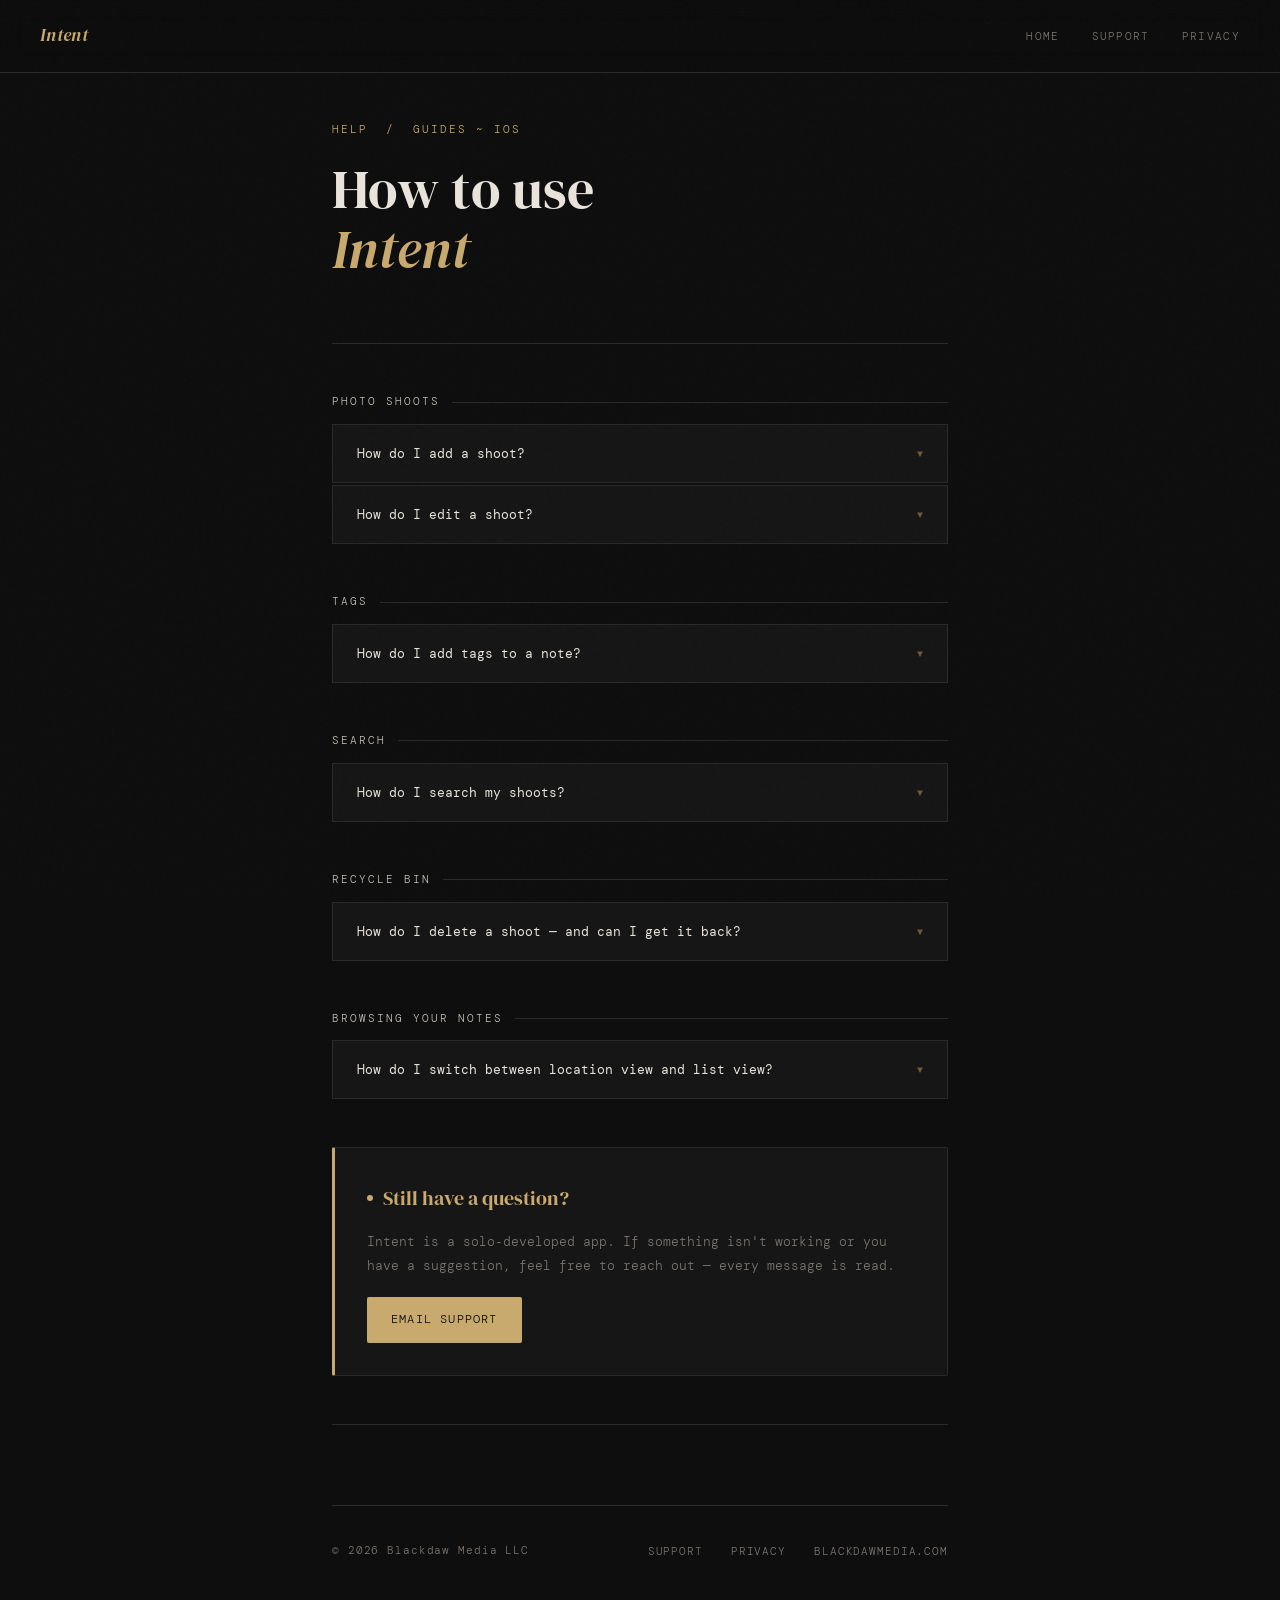
==== ios-guide.html @ 78801226 "Create ios-guide.html" ====
<!DOCTYPE html>
<html lang="en">
<head>
  <meta charset="UTF-8" />
  <meta name="viewport" content="width=device-width, initial-scale=1.0" />
  <title>Guides – Intent</title>
  <link rel="preconnect" href="https://fonts.googleapis.com" />
  <link rel="preconnect" href="https://fonts.gstatic.com" crossorigin />
  <link href="https://fonts.googleapis.com/css2?family=DM+Serif+Display:ital@0;1&family=DM+Mono:wght@300;400&display=swap" rel="stylesheet" />
  <link rel="stylesheet" href="style.css" />
  <style>
    .guide-section { margin-bottom: 48px; animation: fadeUp 0.5s ease both; }
    .guide-section:nth-child(2) { animation-delay: 0.08s; }
    .guide-section:nth-child(3) { animation-delay: 0.14s; }
    .guide-section:nth-child(4) { animation-delay: 0.20s; }
    .guide-section:nth-child(5) { animation-delay: 0.26s; }

    .guide-label {
      font-size: 11px;
      letter-spacing: 0.18em;
      text-transform: uppercase;
      color: var(--accent-dim);
      margin-bottom: 20px;
      display: flex;
      align-items: center;
      gap: 12px;
    }
    .guide-label::after { content: ''; flex: 1; height: 1px; background: var(--border); }

    .guide-card {
      background: var(--surface);
      border: 1px solid var(--border);
      margin-bottom: 2px;
      overflow: hidden;
    }

    .guide-card-header {
      width: 100%;
      background: none;
      border: none;
      color: var(--text);
      font-family: 'DM Mono', monospace;
      font-size: 13px;
      font-weight: 400;
      text-align: left;
      padding: 20px 24px;
      cursor: pointer;
      display: flex;
      justify-content: space-between;
      align-items: center;
      gap: 16px;
      transition: color 0.2s;
    }

    .guide-card-header:hover { color: var(--accent); }

    .guide-card-header .chevron {
      font-size: 10px;
      color: var(--accent-dim);
      transition: transform 0.25s;
      flex-shrink: 0;
    }

    .guide-card.open .chevron { transform: rotate(180deg); }

    .guide-body {
      max-height: 0;
      overflow: hidden;
      transition: max-height 0.35s ease, padding 0.3s ease;
      padding: 0 24px;
    }

    .guide-card.open .guide-body {
      max-height: 800px;
      padding: 0 24px 28px;
    }

    .steps { display: flex; flex-direction: column; gap: 0; }

    .step {
      display: flex;
      gap: 16px;
      align-items: flex-start;
      padding: 10px 0;
      border-bottom: 1px solid var(--border);
    }

    .step:last-child { border-bottom: none; }

    .step-num {
      width: 22px;
      height: 22px;
      border-radius: 50%;
      border: 1px solid var(--border);
      color: var(--muted);
      font-size: 11px;
      display: flex;
      align-items: center;
      justify-content: center;
      flex-shrink: 0;
      margin-top: 2px;
      font-family: 'DM Mono', monospace;
    }

    .step-content {
      font-size: 13px;
      line-height: 1.75;
      color: #c4bfb7;
      padding-top: 1px;
    }

    .step-content strong {
      color: var(--text);
      font-weight: 400;
    }

    .guide-tip {
      margin-top: 20px;
      padding: 14px 18px;
      border-left: 2px solid var(--accent-dim);
      font-size: 12px;
      color: var(--muted);
      line-height: 1.7;
    }

    .guide-tip strong {
      color: var(--accent);
      font-weight: 400;
      letter-spacing: 0.06em;
    }

    .guide-divider {
      border: none;
      border-top: 1px solid var(--border);
      margin: 16px 0;
    }
  </style>
</head>
<body>
  <nav>
    <a href="index.html" class="nav-logo"><em>Intent</em></a>
    <ul class="nav-links">
      <li><a href="index.html">Home</a></li>
      <li><a href="support.html">Support</a></li>
      <li><a href="privacy.html">Privacy</a></li>
    </ul>
  </nav>

  <div class="wrap">
    <header>
      <p class="eyebrow">Help &nbsp;/&nbsp; Guides ~ iOS</p>
      <h1>How to use<br><em>Intent</em></h1>
    </header>

    <hr class="rule" />

    <!-- Section: Shoots -->
    <div class="guide-section">
      <p class="guide-label">Photo shoots</p>

      <div class="guide-card">
        <button class="guide-card-header" onclick="toggle(this)">
          How do I add a shoot?
          <span class="chevron">▼</span>
        </button>
        <div class="guide-body">
          <div class="steps">
            <div class="step">
              <div class="step-num">1</div>
              <div class="step-content">Tap the <strong>+ button</strong> on the home screen to start a new shoot.</div>
            </div>
            <div class="step">
              <div class="step-num">2</div>
              <div class="step-content">Take or add a reference photo. Intent automatically records the <strong>date, time, location, and weather conditions</strong> for that moment.</div>
            </div>
            <div class="step">
              <div class="step-num">3</div>
              <div class="step-content">Add a written note, or tap the <strong>microphone</strong> to transcribe your voice directly into the notes field.</div>
            </div>
            <div class="step">
              <div class="step-num">4</div>
              <div class="step-content">Choose an existing location. Or create a new one to file the shoot under.</div>
            </div>
            <div class="step">
              <div class="step-num">5</div>
              <div class="step-content">Tap <strong>Save</strong>. Your shoot is stored locally on your device.</div>
            </div>
          </div>
          <div class="guide-tip"><strong>Note —</strong> Voice transcription runs on-device and feeds directly into the notes field, so you can talk through what you're seeing without typing.</div>
        </div>
      </div>

      <div class="guide-card">
        <button class="guide-card-header" onclick="toggle(this)">
          How do I edit a shoot?
          <span class="chevron">▼</span>
        </button>
        <div class="guide-body">
          <div class="steps">
            <div class="step">
              <div class="step-num">1</div>
              <div class="step-content">Tap a shoot from the home screen to open it.</div>
            </div>
            <div class="step">
              <div class="step-num">2</div>
              <div class="step-content">Tap to edit — your notes, tags, or voice transcription.</div>
            </div>
            <div class="step">
              <div class="step-num">3</div>
              <div class="step-content">Changes <strong>save automatically</strong> as you make them.</div>
            </div>
          </div>
        </div>
      </div>
    </div>

    <!-- Section: Tags -->
    <div class="guide-section">
      <p class="guide-label">Tags</p>

      <div class="guide-card">
        <button class="guide-card-header" onclick="toggle(this)">
          How do I add tags to a note?
          <span class="chevron">▼</span>
        </button>
        <div class="guide-body">
          <div class="steps">
            <div class="step">
              <div class="step-num">1</div>
              <div class="step-content">Open a note by tapping it from the home screen.</div>
            </div>
            <div class="step">
              <div class="step-num">2</div>
              <div class="step-content">Tap the <strong>tags field</strong> and start typing. Intent suggests matches from your existing tags and a built-in list of photography terms.</div>
            </div>
            <div class="step">
              <div class="step-num">3</div>
              <div class="step-content">Tap a suggestion to add it, or finish typing and confirm to <strong>create a new tag</strong>.</div>
            </div>
            <div class="step">
              <div class="step-num">4</div>
              <div class="step-content">To remove a tag, tap the <strong>× on the tag</strong> inside the note.</div>
            </div>
          </div>
          <div class="guide-tip"><strong>Note —</strong> Tags are fully searchable. Once you tag a shoot "golden hour" or "long exposure," you can find every shoot with that tag from the search screen.</div>
        </div>
      </div>
    </div>

    <!-- Section: Search -->
    <div class="guide-section">
      <p class="guide-label">Search</p>

      <div class="guide-card">
        <button class="guide-card-header" onclick="toggle(this)">
          How do I search my shoots?
          <span class="chevron">▼</span>
        </button>
        <div class="guide-body">
          <div class="steps">
            <div class="step">
              <div class="step-num">1</div>
              <div class="step-content">Tap the <strong>magnifying glass</strong> in the toolbar on the home screen.</div>
            </div>
            <div class="step">
              <div class="step-num">2</div>
              <div class="step-content">Type any word or phrase. Intent searches across your <strong>notes, tags, location names, and weather summaries</strong> simultaneously.</div>
            </div>
            <div class="step">
              <div class="step-num">3</div>
              <div class="step-content">Results appear as you type. Each result shows a <strong>match hint</strong> so you can see at a glance why it came up.</div>
            </div>
            <div class="step">
              <div class="step-num">4</div>
              <div class="step-content">Tap any result to open the full shoot.</div>
            </div>
          </div>
          <div class="guide-tip"><strong>Note —</strong> Try searching for weather conditions like "overcast" or "wind" — Intent captures those automatically, so your field conditions become searchable without any extra effort.</div>
        </div>
      </div>
    </div>

    <!-- Section: Recycle bin -->
    <div class="guide-section">
      <p class="guide-label">Recycle bin</p>

      <div class="guide-card">
        <button class="guide-card-header" onclick="toggle(this)">
          How do I delete a shoot — and can I get it back?
          <span class="chevron">▼</span>
        </button>
        <div class="guide-body">
          <div class="steps">
            <div class="step">
              <div class="step-num">1</div>
              <div class="step-content">Swipe left on a shoot from the home screen and tap <strong>Recycle</strong>. The shoot moves to the recycle bin — it isn't permanently removed yet.</div>
            </div>
            <div class="step">
              <div class="step-num">2</div>
              <div class="step-content">To access the recycle bin, tap <strong>Recycle Bin</strong> on the main navigation.</div>
            </div>
            <div class="step">
              <div class="step-num">3</div>
              <div class="step-content">To restore am individual shoot, swipe left on it and chose <strong>Undelete</strong>. It returns to the home screen exactly where it was. If you swipe far enough you will also see <strong>Delete</strong>. Tap that to permanently delete only that shoot.</strong></div>
            </div>
            <div class="step">
              <div class="step-num">4</div>
              <div class="step-content">To empty Recycle Bin, tap the <strong>Trash Can</strong> in the top toolbar.  All shoots in the bin will be permanently deleted.</div>
            </div>
          </div>
          <div class="guide-tip"><strong>Note —</strong> Deleted shoots don't appear in search results — only active shoots are searched.</div>
        </div>
      </div>
    </div>

    <!-- Section: Views -->
    <div class="guide-section">
      <p class="guide-label">Browsing your notes</p>

      <div class="guide-card">
        <button class="guide-card-header" onclick="toggle(this)">
          How do I switch between location view and list view?
          <span class="chevron">▼</span>
        </button>
        <div class="guide-body">
          <div class="steps">
            <div class="step">
              <div class="step-num">1</div>
              <div class="step-content">Tap the <strong>list icon in the toolbar</strong> on the home screen to toggle between the two views.</div>
            </div>
            <div class="step">
              <div class="step-num">2</div>
              <div class="step-content"><strong>Location view</strong> (default) groups your notes by where you shot them. Swipe horizontally to move between locations.</div>
            </div>
            <div class="step">
              <div class="step-num">3</div>
              <div class="step-content"><strong>Flat list view</strong> shows all notes in a single chronological list, newest first, across all locations.</div>
            </div>
          </div>
          <div class="guide-tip"><strong>Note —</strong> The toggle works in both All Notes and Recent modes.</div>
        </div>
      </div>
    </div>

    <div class="contact-card">
      <h2>Still have a question?</h2>
      <p>Intent is a solo‑developed app. If something isn't working or you have a suggestion, feel free to reach out — every message is read.</p>
      <a href="mailto:support@intent-photo.com" class="btn-contact">Email Support</a>
    </div>

    <hr class="rule" />

    <footer>
      <span>© 2026 Blackdaw Media LLC</span>
      <ul class="footer-links">
        <li><a href="support.html">Support</a></li>
        <li><a href="privacy.html">Privacy</a></li>
        <li><a href="https://blackdawmedia.com">blackdawmedia.com</a></li>
      </ul>
    </footer>
  </div>

  <script>
    function toggle(btn) {
      const item = btn.closest('.guide-card');
      const isOpen = item.classList.contains('open');
      document.querySelectorAll('.guide-card.open').forEach(el => el.classList.remove('open'));
      if (!isOpen) item.classList.add('open');
    }
  </script>
</body>
</html>
---- style.css ----
/* =========================================================
   style.css — Intent App
   ========================================================= */

/* Reset */
*, *::before, *::after { box-sizing: border-box; margin: 0; padding: 0; }

/* Tokens */
:root {
  --bg:         #0e0e0e;
  --surface:    #161616;
  --border:     #2a2a2a;
  --text:       #e8e4dc;
  --muted:      #7a7570;
  --accent:     #c8a96e;
  --accent-dim: #6e5a38;
}

html { scroll-behavior: smooth; }

body {
  background: var(--bg);
  color: var(--text);
  font-family: 'DM Mono', monospace;
  font-weight: 300;
  font-size: 14px;
  line-height: 1.8;
  min-height: 100vh;
  overflow-x: hidden;
}

/* Grain overlay */
body::before {
  content: '';
  position: fixed;
  inset: 0;
  background-image: url("data:image/svg+xml,%3Csvg viewBox='0 0 256 256' xmlns='http://www.w3.org/2000/svg'%3E%3Cfilter id='n'%3E%3CfeTurbulence type='fractalNoise' baseFrequency='0.9' numOctaves='4' stitchTiles='stitch'/%3E%3C/filter%3E%3Crect width='100%25' height='100%25' filter='url(%23n)' opacity='0.04'/%3E%3C/svg%3E");
  pointer-events: none;
  z-index: 999;
  opacity: 0.35;
}

/* Navigation */
nav {
  position: fixed;
  top: 0; left: 0; right: 0;
  z-index: 100;
  display: flex;
  justify-content: space-between;
  align-items: center;
  padding: 20px 40px;
  background: rgba(14,14,14,0.85);
  backdrop-filter: blur(12px);
  border-bottom: 1px solid var(--border);
}

.nav-logo {
  font-family: 'DM Serif Display', serif;
  font-size: 1.1rem;
  color: var(--text);
  text-decoration: none;
  letter-spacing: 0.02em;
}

.nav-logo em { font-style: italic; color: var(--accent); }

.nav-links {
  display: flex;
  gap: 32px;
  list-style: none;
}

.nav-links a {
  font-size: 11px;
  letter-spacing: 0.12em;
  text-transform: uppercase;
  color: var(--muted);
  text-decoration: none;
  transition: color 0.2s;
}

.nav-links a:hover { color: var(--accent); }

/* Animations */
@keyframes fadeUp {
  from { opacity: 0; transform: translateY(16px); }
  to   { opacity: 1; transform: translateY(0); }
}

@keyframes scrollPulse {
  0%, 100% { opacity: 0.3; transform: scaleY(1); }
  50%       { opacity: 1;   transform: scaleY(1.1); }
}


/* =========================================================
   Homepage (index.html)
   ========================================================= */

.hero {
  position: relative;
  min-height: 100vh;
  display: flex;
  flex-direction: column;
  justify-content: center;
  padding: 120px 40px 80px;
  max-width: 900px;
  margin: 0 auto;
}

.hero .eyebrow {
  font-size: 11px;
  letter-spacing: 0.2em;
  text-transform: uppercase;
  color: var(--accent);
  margin-bottom: 28px;
  animation: fadeUp 0.6s ease both;
}

.hero h1 {
  font-family: 'DM Serif Display', serif;
  font-size: clamp(3rem, 9vw, 6.5rem);
  font-weight: 400;
  line-height: 1.0;
  margin-bottom: 32px;
  animation: fadeUp 0.6s 0.1s ease both;
}

.hero h1 em {
  font-style: italic;
  color: var(--accent);
  display: block;
}

.hero-sub {
  font-size: 15px;
  color: #a09a92;
  max-width: 520px;
  line-height: 1.9;
  margin-bottom: 48px;
  animation: fadeUp 0.6s 0.2s ease both;
}

.cta-row {
  display: flex;
  align-items: center;
  gap: 24px;
  flex-wrap: wrap;
  animation: fadeUp 0.6s 0.3s ease both;
}

.btn-primary {
  display: inline-flex;
  align-items: center;
  gap: 8px;
  background: var(--accent);
  color: #0e0e0e;
  font-family: 'DM Mono', monospace;
  font-size: 12px;
  font-weight: 400;
  letter-spacing: 0.1em;
  text-transform: uppercase;
  text-decoration: none;
  padding: 14px 28px;
  border-radius: 2px;
  transition: background 0.2s, transform 0.15s;
}

.btn-primary:hover {
  background: #d4b87a;
  transform: translateY(-1px);
}

.btn-ghost {
  font-size: 12px;
  letter-spacing: 0.1em;
  text-transform: uppercase;
  color: var(--muted);
  text-decoration: none;
  border-bottom: 1px solid var(--border);
  padding-bottom: 2px;
  transition: color 0.2s, border-color 0.2s;
}

.btn-ghost:hover {
  color: var(--text);
  border-color: var(--muted);
}

.scroll-hint {
  position: absolute;
  bottom: 40px;
  left: 50%;
  transform: translateX(-50%);
  display: flex;
  flex-direction: column;
  align-items: center;
  gap: 8px;
  animation: fadeUp 0.6s 0.6s ease both;
}

.scroll-hint span {
  font-size: 10px;
  letter-spacing: 0.16em;
  text-transform: uppercase;
  color: var(--muted);
}

.scroll-line {
  width: 1px;
  height: 40px;
  background: linear-gradient(to bottom, var(--accent-dim), transparent);
  animation: scrollPulse 2s ease-in-out infinite;
}

.section {
  max-width: 900px;
  margin: 0 auto;
  padding: 100px 40px;
}

.section-label {
  font-size: 11px;
  letter-spacing: 0.2em;
  text-transform: uppercase;
  color: var(--accent-dim);
  margin-bottom: 48px;
  display: flex;
  align-items: center;
  gap: 16px;
}

.section-label::after {
  content: '';
  flex: 1;
  height: 1px;
  background: var(--border);
}

.features-grid {
  display: grid;
  grid-template-columns: repeat(auto-fit, minmax(240px, 1fr));
  gap: 2px;
}

.feature {
  background: var(--surface);
  padding: 36px 32px;
  border: 1px solid var(--border);
  transition: border-color 0.2s;
}

.feature:hover { border-color: var(--accent-dim); }

.feature-icon {
  font-size: 22px;
  margin-bottom: 16px;
  display: block;
}

.feature h3 {
  font-family: 'DM Serif Display', serif;
  font-size: 1.1rem;
  font-weight: 400;
  margin-bottom: 10px;
  color: var(--text);
}

.feature p {
  font-size: 13px;
  color: var(--muted);
  line-height: 1.7;
}

.philosophy {
  border-top: 1px solid var(--border);
  border-bottom: 1px solid var(--border);
  padding: 80px 40px;
}

.philosophy-inner {
  max-width: 900px;
  margin: 0 auto;
  display: grid;
  grid-template-columns: 1fr 2fr;
  gap: 64px;
  align-items: start;
}

.philosophy h2 {
  font-family: 'DM Serif Display', serif;
  font-size: 2.2rem;
  font-weight: 400;
  line-height: 1.2;
  color: var(--text);
  position: sticky;
  top: 100px;
}

.philosophy h2 em {
  font-style: italic;
  color: var(--accent);
}

.philosophy-body p {
  color: #a09a92;
  font-size: 14px;
  line-height: 1.9;
  margin-bottom: 20px;
}

.nobs {
  max-width: 900px;
  margin: 0 auto;
  padding: 80px 40px;
}

.nobs-grid {
  display: grid;
  grid-template-columns: repeat(2, 1fr);
  gap: 16px;
  margin-top: 40px;
}

.nobs-item {
  display: flex;
  align-items: center;
  gap: 12px;
  font-size: 13px;
  color: var(--muted);
}

.nobs-item::before {
  content: '×';
  color: #4a4540;
  font-size: 16px;
  flex-shrink: 0;
}

body > footer {
  border-top: 1px solid var(--border);
  padding: 40px;
  display: flex;
  justify-content: space-between;
  align-items: center;
  flex-wrap: wrap;
  gap: 16px;
  max-width: 100%;
}

.footer-links {
  display: flex;
  gap: 28px;
  list-style: none;
}

.footer-links a {
  font-size: 11px;
  letter-spacing: 0.1em;
  text-transform: uppercase;
  color: var(--muted);
  text-decoration: none;
  transition: color 0.2s;
}

.footer-links a:hover { color: var(--accent); }

body > footer span {
  font-size: 11px;
  color: var(--muted);
  letter-spacing: 0.06em;
}


/* =========================================================
   Inner pages — Support & Privacy (shared)
   ========================================================= */

.wrap { max-width: 680px; margin: 0 auto; padding: 120px 32px 120px; }

.wrap header { margin-bottom: 64px; animation: fadeUp 0.6s ease both; }

.wrap .eyebrow {
  font-size: 11px;
  letter-spacing: 0.18em;
  text-transform: uppercase;
  color: var(--accent);
  margin-bottom: 20px;
}

.wrap h1 {
  font-family: 'DM Serif Display', serif;
  font-size: clamp(2.2rem, 6vw, 3.4rem);
  font-weight: 400;
  line-height: 1.1;
  margin-bottom: 24px;
}

.wrap h1 em { font-style: italic; color: var(--accent); }

.rule { border: none; border-top: 1px solid var(--border); margin: 48px 0; }

.wrap p { color: #c4bfb7; margin-bottom: 12px; }

.wrap p:last-child { margin-bottom: 0; }

.wrap > footer {
  margin-top: 80px;
  padding-top: 32px;
  border-top: 1px solid var(--border);
  display: flex;
  justify-content: space-between;
  align-items: center;
  flex-wrap: wrap;
  gap: 12px;
}

.wrap > footer span { font-size: 11px; color: var(--muted); letter-spacing: 0.08em; }

.wrap > footer a {
  font-size: 11px;
  color: var(--muted);
  text-decoration: none;
  letter-spacing: 0.08em;
  transition: color 0.2s;
}

.wrap > footer a:hover { color: var(--accent); }


/* =========================================================
   Support page (support.html)
   ========================================================= */

.faq-section { margin-bottom: 48px; animation: fadeUp 0.5s ease both; }
.faq-section:nth-child(2) { animation-delay: 0.08s; }
.faq-section:nth-child(3) { animation-delay: 0.14s; }
.faq-section:nth-child(4) { animation-delay: 0.20s; }
.faq-section:nth-child(5) { animation-delay: 0.26s; }

.faq-label {
  font-size: 11px;
  letter-spacing: 0.18em;
  text-transform: uppercase;
  color: var(--accent-dim);
  margin-bottom: 20px;
  display: flex;
  align-items: center;
  gap: 12px;
}

.faq-label::after { content: ''; flex: 1; height: 1px; background: var(--border); }

.faq-item {
  border: 1px solid var(--border);
  background: var(--surface);
  margin-bottom: 2px;
  overflow: hidden;
}

.faq-q {
  width: 100%;
  background: none;
  border: none;
  color: var(--text);
  font-family: 'DM Mono', monospace;
  font-size: 13px;
  font-weight: 400;
  text-align: left;
  padding: 20px 24px;
  cursor: pointer;
  display: flex;
  justify-content: space-between;
  align-items: center;
  gap: 16px;
  transition: color 0.2s;
}

.faq-q:hover { color: var(--accent); }

.faq-q .chevron {
  font-size: 10px;
  color: var(--accent-dim);
  transition: transform 0.25s;
  flex-shrink: 0;
}

.faq-item.open .chevron { transform: rotate(180deg); }

.faq-a {
  max-height: 0;
  overflow: hidden;
  transition: max-height 0.3s ease, padding 0.3s ease;
  padding: 0 24px;
}

.faq-item.open .faq-a {
  max-height: 300px;
  padding: 0 24px 20px;
}

.faq-a p { font-size: 13px; color: var(--muted); }

.contact-card {
  background: var(--surface);
  border: 1px solid var(--border);
  border-left: 3px solid var(--accent);
  padding: 32px;
  border-radius: 2px;
  margin-top: 48px;
  animation: fadeUp 0.5s 0.3s ease both;
}

.contact-card h2 {
  font-family: 'DM Serif Display', serif;
  font-size: 1.3rem;
  font-weight: 400;
  color: var(--text);
  margin-bottom: 12px;
}

.contact-card p { font-size: 13px; color: var(--muted); margin-bottom: 20px; }

.btn-contact {
  display: inline-block;
  background: var(--accent);
  color: #0e0e0e;
  font-family: 'DM Mono', monospace;
  font-size: 12px;
  letter-spacing: 0.1em;
  text-transform: uppercase;
  text-decoration: none;
  padding: 12px 24px;
  border-radius: 2px;
  transition: background 0.2s;
}

.btn-contact:hover { background: #d4b87a; }


/* =========================================================
   Privacy page (privacy.html)
   ========================================================= */

.meta {
  font-size: 12px;
  color: var(--muted);
  letter-spacing: 0.06em;
  border-left: 2px solid var(--accent-dim);
  padding-left: 14px;
}

.wrap section { margin-bottom: 48px; animation: fadeUp 0.5s ease both; }
.wrap section:nth-child(2) { animation-delay: 0.08s; }
.wrap section:nth-child(3) { animation-delay: 0.14s; }
.wrap section:nth-child(4) { animation-delay: 0.20s; }
.wrap section:nth-child(5) { animation-delay: 0.26s; }
.wrap section:nth-child(6) { animation-delay: 0.32s; }
.wrap section:nth-child(7) { animation-delay: 0.38s; }

.wrap h2 {
  font-family: 'DM Serif Display', serif;
  font-size: 1.25rem;
  font-weight: 400;
  color: var(--accent);
  margin-bottom: 14px;
  display: flex;
  align-items: center;
  gap: 10px;
}

.wrap h2::before {
  content: '';
  display: inline-block;
  width: 6px;
  height: 6px;
  background: var(--accent);
  border-radius: 50%;
  flex-shrink: 0;
}

.callout {
  background: var(--surface);
  border: 1px solid var(--border);
  border-left: 3px solid var(--accent);
  padding: 20px 24px;
  margin: 20px 0;
  border-radius: 2px;
}

.callout p { color: var(--text); font-size: 13px; }

.pill-list { display: flex; flex-wrap: wrap; gap: 8px; margin-top: 14px; }

.pill {
  background: var(--surface);
  border: 1px solid var(--border);
  padding: 5px 14px;
  border-radius: 100px;
  font-size: 12px;
  color: var(--muted);
  letter-spacing: 0.04em;
}

.contact-block {
  background: var(--surface);
  border: 1px solid var(--border);
  padding: 28px;
  border-radius: 4px;
  display: flex;
  align-items: center;
  justify-content: space-between;
  gap: 20px;
  flex-wrap: wrap;
}

.contact-block p { margin: 0; font-size: 13px; color: var(--muted); }

.contact-block a {
  color: var(--accent);
  text-decoration: none;
  font-size: 13px;
  letter-spacing: 0.06em;
  border-bottom: 1px solid var(--accent-dim);
  padding-bottom: 2px;
  transition: color 0.2s, border-color 0.2s;
}

.contact-block a:hover { color: var(--text); border-color: var(--text); }

.inline-link {
  color: var(--accent);
  text-decoration: none;
  border-bottom: 1px solid var(--accent-dim);
}


/* =========================================================
   Responsive
   ========================================================= */

@media (max-width: 640px) {
  nav { padding: 16px 20px; }
  .nav-links { gap: 20px; }
  .hero { padding: 100px 20px 60px; }
  .section { padding: 60px 20px; }
  .philosophy { padding: 60px 20px; }
  .philosophy-inner { grid-template-columns: 1fr; gap: 32px; }
  .philosophy h2 { position: static; }
  .nobs { padding: 60px 20px; }
  .nobs-grid { grid-template-columns: 1fr; }
  body > footer { padding: 32px 20px; flex-direction: column; align-items: flex-start; }
}

@media (max-width: 480px) {
  nav { padding: 16px 20px; }
  .nav-links { gap: 20px; }
  .wrap { padding: 90px 20px 80px; }
  .contact-block { flex-direction: column; align-items: flex-start; }
}
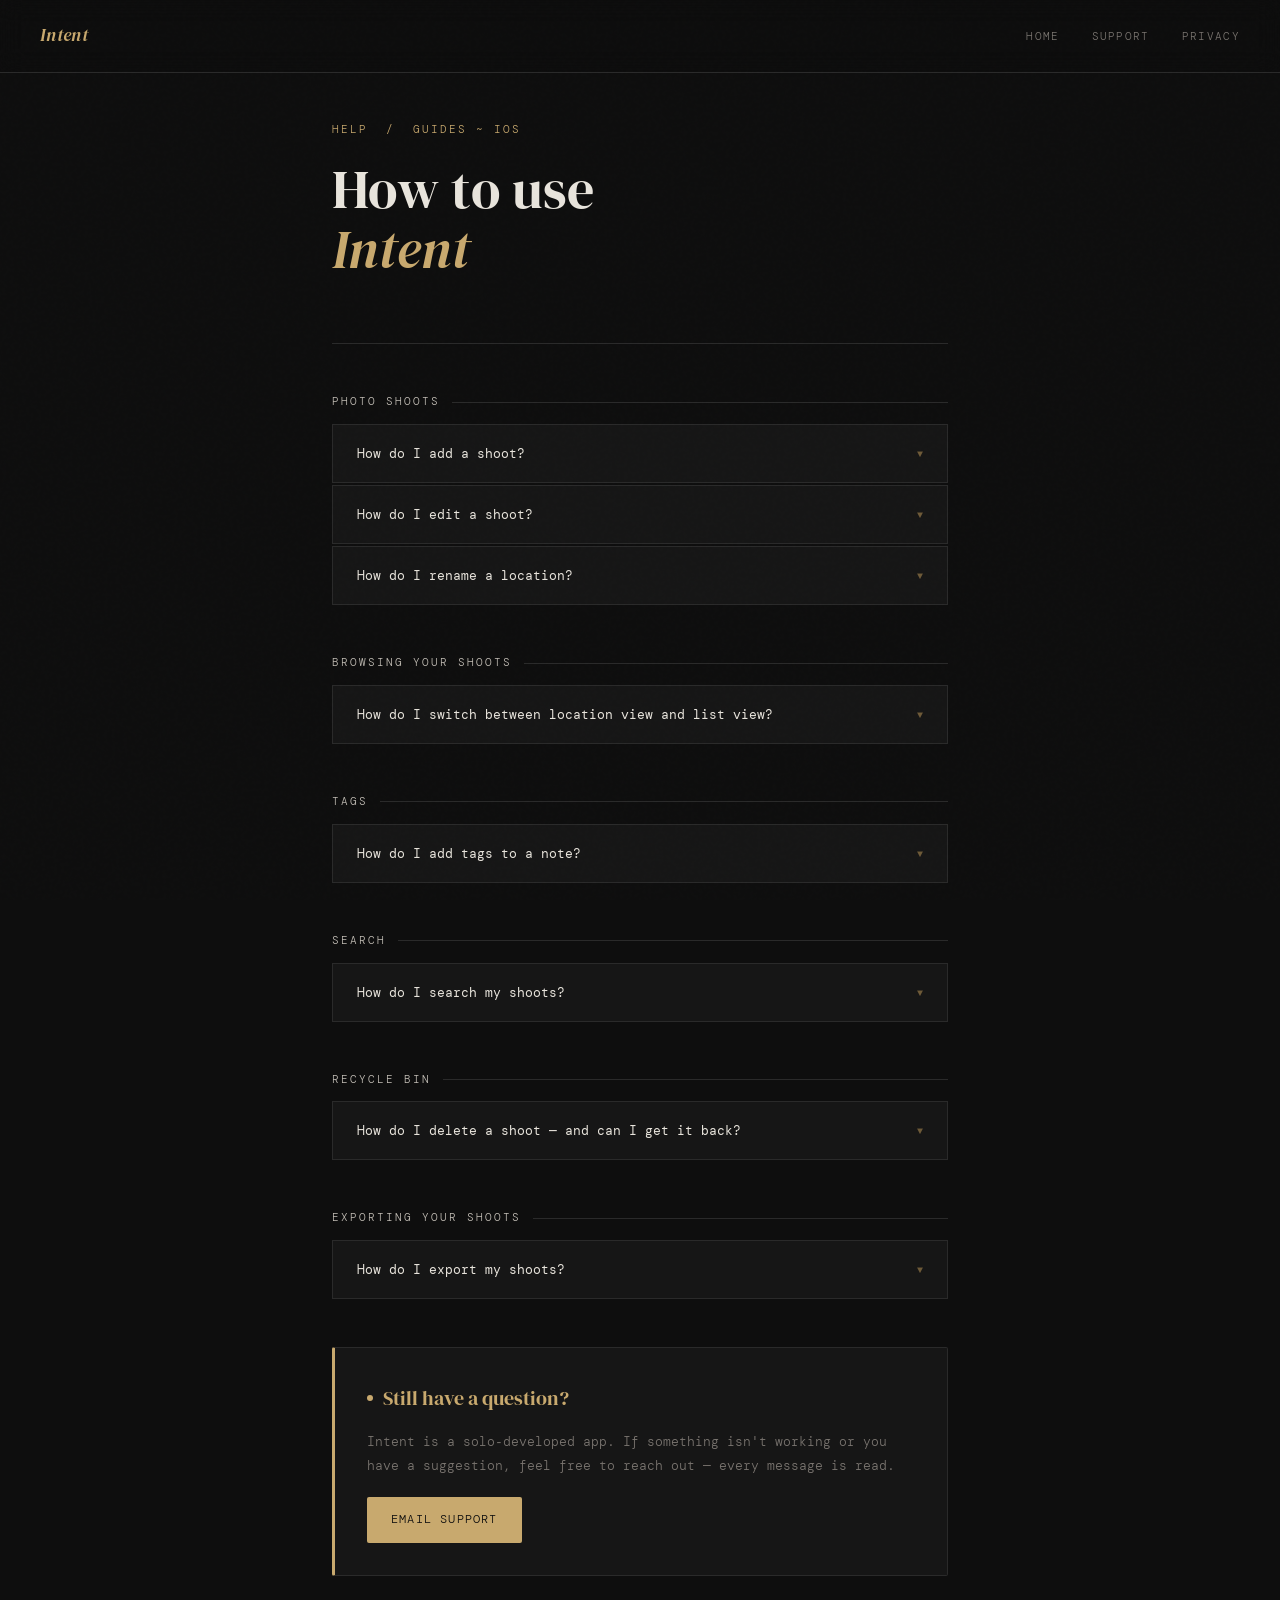
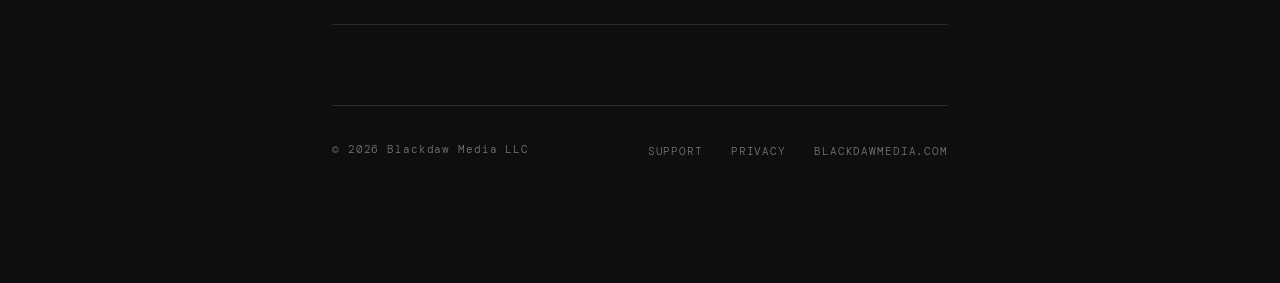
==== commit 553060e5: "Update ios-guide.html" ====
--- a/ios-guide.html
+++ b/ios-guide.html
@@ -211,6 +211,58 @@
             </div>
           </div>
         </div>
+        </div>
+      
+        <div class="guide-card">
+        <button class="guide-card-header" onclick="toggle(this)">
+          How do I rename a location?
+          <span class="chevron">▼</span>
+        </button>
+        <div class="guide-body">
+          <div class="steps">
+            <div class="step">
+              <div class="step-num">1</div>
+              <div class="step-content">Tap <strong>Settings</strong> in the main navigation.</div>
+            </div>
+            <div class="step">
+              <div class="step-num">2</div>
+              <div class="step-content">Look for Manage Locations. Tap <strong>Rename Locations</strong></div>
+            </div>
+            <div class="step">
+              <div class="step-num">3</div>
+              <div class="step-content">Tap the location name you want to change.  Edit it.  Click save.</div>
+            </div>
+          </div>
+        </div>
+      </div>
+    </div>
+
+        <!-- Section: Views -->
+    <div class="guide-section">
+      <p class="guide-label">Browsing your shoots</p>
+
+      <div class="guide-card">
+        <button class="guide-card-header" onclick="toggle(this)">
+          How do I switch between location view and list view?
+          <span class="chevron">▼</span>
+        </button>
+        <div class="guide-body">
+          <div class="steps">
+            <div class="step">
+              <div class="step-num">1</div>
+              <div class="step-content">Tap the <strong>list icon in the toolbar</strong> on the home screen to toggle between the two views.</div>
+            </div>
+            <div class="step">
+              <div class="step-num">2</div>
+              <div class="step-content"><strong>Location view</strong> (default) groups your notes by where you shot them. Swipe horizontally to move between locations.</div>
+            </div>
+            <div class="step">
+              <div class="step-num">3</div>
+              <div class="step-content"><strong>Flat list view</strong> shows all notes in a single chronological list, newest first, across all locations.</div>
+            </div>
+          </div>
+          <div class="guide-tip"><strong>Note —</strong> The toggle works in both All Notes and Recent modes.</div>
+        </div>
       </div>
     </div>
 
@@ -315,29 +367,33 @@
 
     <!-- Section: Views -->
     <div class="guide-section">
-      <p class="guide-label">Browsing your notes</p>
-
-      <div class="guide-card">
-        <button class="guide-card-header" onclick="toggle(this)">
-          How do I switch between location view and list view?
-          <span class="chevron">▼</span>
-        </button>
-        <div class="guide-body">
-          <div class="steps">
-            <div class="step">
-              <div class="step-num">1</div>
-              <div class="step-content">Tap the <strong>list icon in the toolbar</strong> on the home screen to toggle between the two views.</div>
-            </div>
-            <div class="step">
-              <div class="step-num">2</div>
-              <div class="step-content"><strong>Location view</strong> (default) groups your notes by where you shot them. Swipe horizontally to move between locations.</div>
-            </div>
-            <div class="step">
-              <div class="step-num">3</div>
-              <div class="step-content"><strong>Flat list view</strong> shows all notes in a single chronological list, newest first, across all locations.</div>
-            </div>
-          </div>
-          <div class="guide-tip"><strong>Note —</strong> The toggle works in both All Notes and Recent modes.</div>
+      <p class="guide-label">Exporting your shoots</p>
+
+      <div class="guide-card">
+        <button class="guide-card-header" onclick="toggle(this)">
+          How do I export my shoots?
+          <span class="chevron">▼</span>
+        </button>
+        <div class="guide-body">
+          <div class="steps">
+            <div class="step">
+              <div class="step-num">1</div>
+              <div class="step-content">Tap <strong>Settings</strong> in the main navigation.</div>
+            </div>
+            <div class="step">
+              <div class="step-num">2</div>
+              <div class="step-content">Scroll down to <strong>Data</strong>. Tap <strong>Export Journal</strong>.</div>
+            </div>
+            <div class="step">
+              <div class="step-num">3</div>
+              <div class="step-content">Review the notes about what is exported. Tap <strong>Export Journal</strong>.</div>
+            </div>
+            <div class="step">
+              <div class="step-num">4</div>
+              <div class="step-content">Choose the destination for the zip file <strong>Email</strong> will be the best choice for most everyone.</div>
+            </div>
+          </div>
+          <div class="guide-tip"><strong>Note —</strong> Export only exports the text detils of your shoot as of version 1.</div>
         </div>
       </div>
     </div>
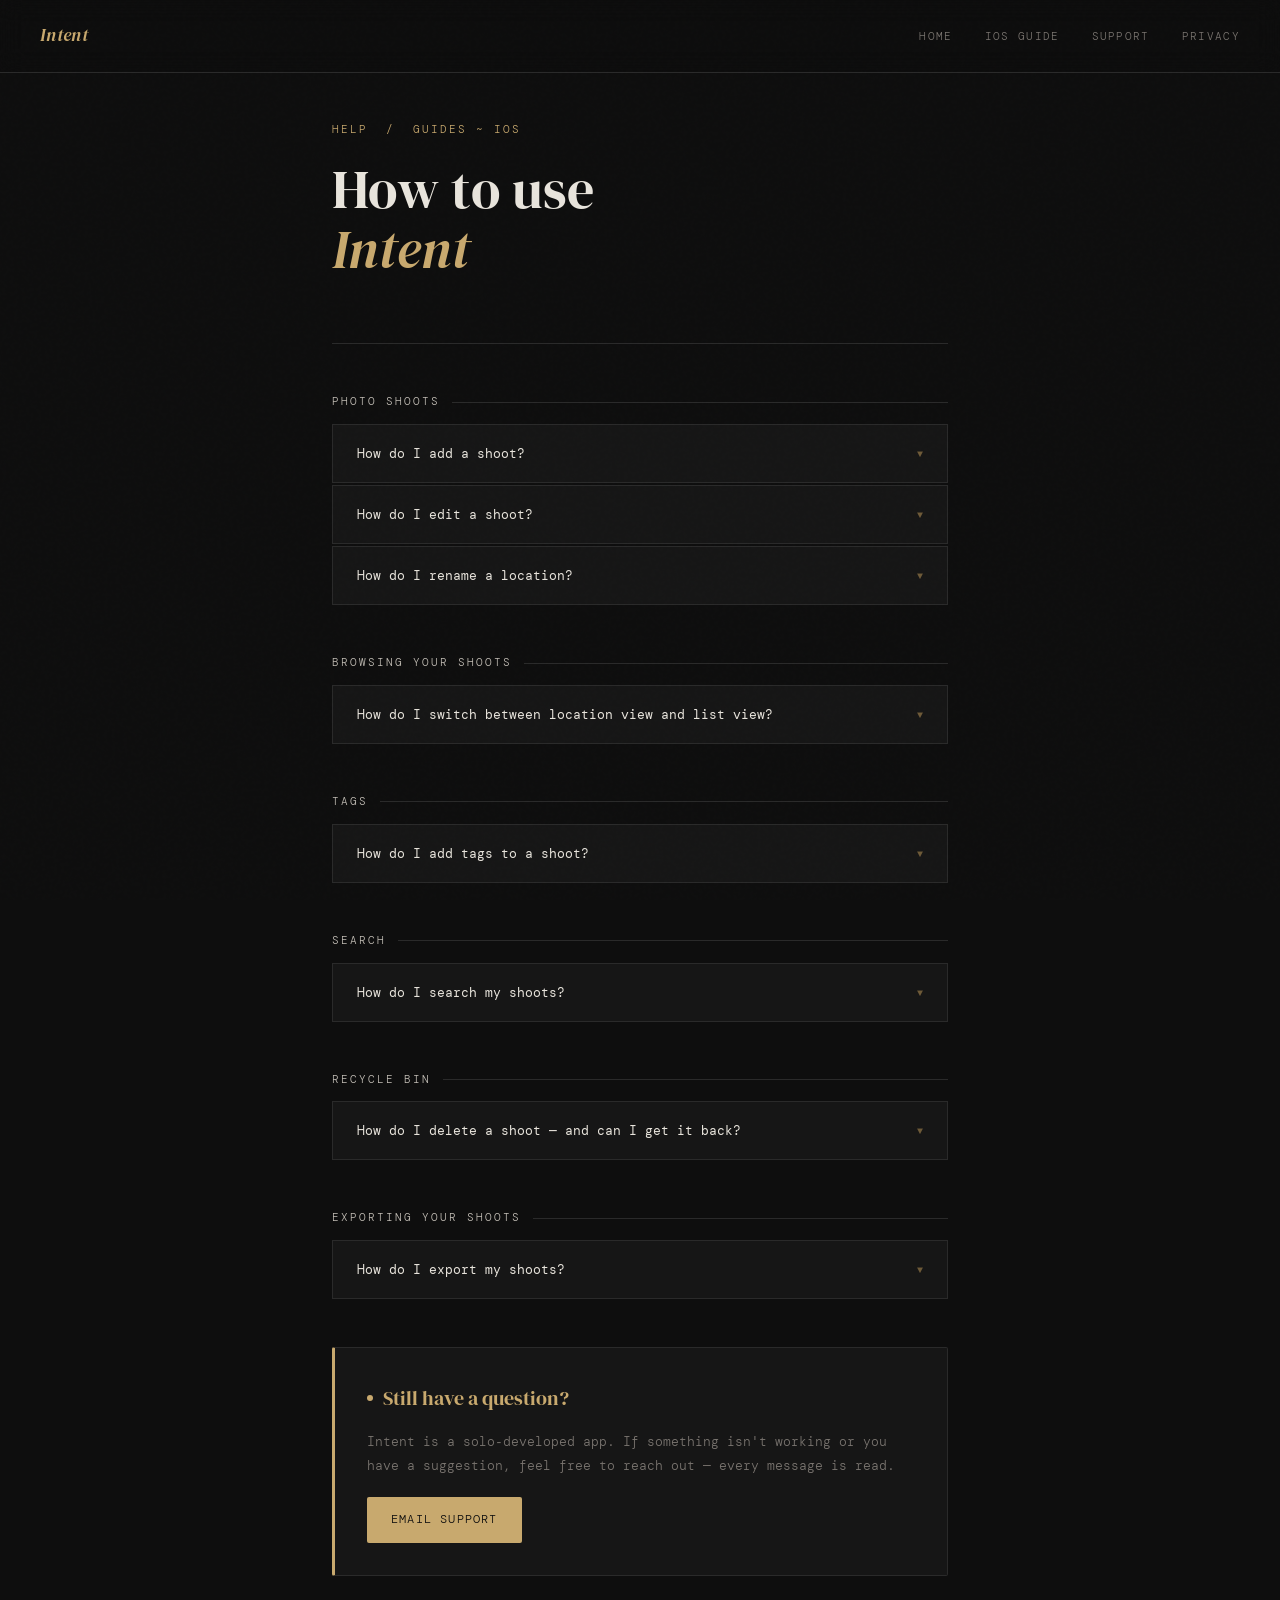
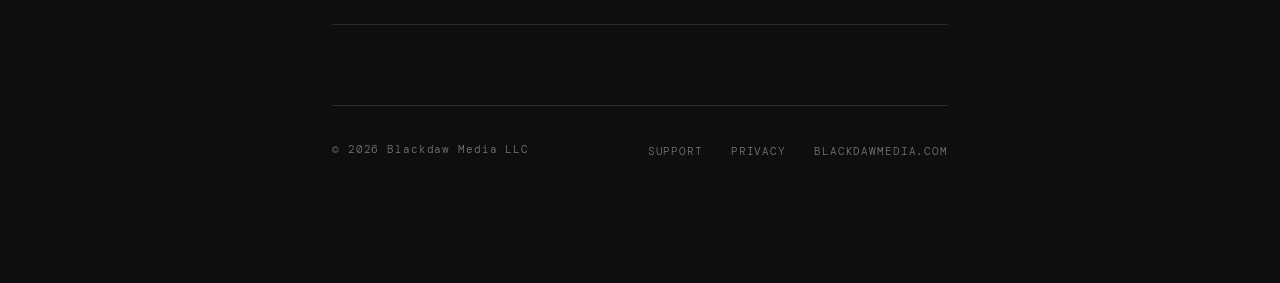
==== commit c65ffb6a: "clean up on the guide and added a link" ====
--- a/ios-guide.html
+++ b/ios-guide.html
@@ -141,6 +141,7 @@
     <a href="index.html" class="nav-logo"><em>Intent</em></a>
     <ul class="nav-links">
       <li><a href="index.html">Home</a></li>
+      <li><a href="ios-guide.html">iOS Guide</a></li>
       <li><a href="support.html">Support</a></li>
       <li><a href="privacy.html">Privacy</a></li>
     </ul>
@@ -226,11 +227,11 @@
             </div>
             <div class="step">
               <div class="step-num">2</div>
-              <div class="step-content">Look for Manage Locations. Tap <strong>Rename Locations</strong></div>
-            </div>
-            <div class="step">
-              <div class="step-num">3</div>
-              <div class="step-content">Tap the location name you want to change.  Edit it.  Click save.</div>
+              <div class="step-content">Look for Manage Locations. Tap <strong>Rename Locations</strong>.</div>
+            </div>
+            <div class="step">
+              <div class="step-num">3</div>
+              <div class="step-content">Tap the location name you want to change. Edit it. Tap <strong>Save</strong>.</div>
             </div>
           </div>
         </div>
@@ -254,14 +255,14 @@
             </div>
             <div class="step">
               <div class="step-num">2</div>
-              <div class="step-content"><strong>Location view</strong> (default) groups your notes by where you shot them. Swipe horizontally to move between locations.</div>
-            </div>
-            <div class="step">
-              <div class="step-num">3</div>
-              <div class="step-content"><strong>Flat list view</strong> shows all notes in a single chronological list, newest first, across all locations.</div>
-            </div>
-          </div>
-          <div class="guide-tip"><strong>Note —</strong> The toggle works in both All Notes and Recent modes.</div>
+              <div class="step-content"><strong>Location view</strong> (default) groups your shoots by where you shot them. Swipe horizontally to move between locations.</div>
+            </div>
+            <div class="step">
+              <div class="step-num">3</div>
+              <div class="step-content"><strong>Flat list view</strong> shows all shoots in a single chronological list, newest first, across all locations.</div>
+            </div>
+          </div>
+          <div class="guide-tip"><strong>Note —</strong> The toggle works in both All Shoots and Recent modes.</div>
         </div>
       </div>
     </div>
@@ -272,14 +273,14 @@
 
       <div class="guide-card">
         <button class="guide-card-header" onclick="toggle(this)">
-          How do I add tags to a note?
-          <span class="chevron">▼</span>
-        </button>
-        <div class="guide-body">
-          <div class="steps">
-            <div class="step">
-              <div class="step-num">1</div>
-              <div class="step-content">Open a note by tapping it from the home screen.</div>
+          How do I add tags to a shoot?
+          <span class="chevron">▼</span>
+        </button>
+        <div class="guide-body">
+          <div class="steps">
+            <div class="step">
+              <div class="step-num">1</div>
+              <div class="step-content">Open a shoot by tapping it from the home screen.</div>
             </div>
             <div class="step">
               <div class="step-num">2</div>
@@ -291,7 +292,7 @@
             </div>
             <div class="step">
               <div class="step-num">4</div>
-              <div class="step-content">To remove a tag, tap the <strong>× on the tag</strong> inside the note.</div>
+              <div class="step-content">To remove a tag, tap the <strong>× on the tag</strong> inside the shoot.</div>
             </div>
           </div>
           <div class="guide-tip"><strong>Note —</strong> Tags are fully searchable. Once you tag a shoot "golden hour" or "long exposure," you can find every shoot with that tag from the search screen.</div>
@@ -353,7 +354,7 @@
             </div>
             <div class="step">
               <div class="step-num">3</div>
-              <div class="step-content">To restore am individual shoot, swipe left on it and chose <strong>Undelete</strong>. It returns to the home screen exactly where it was. If you swipe far enough you will also see <strong>Delete</strong>. Tap that to permanently delete only that shoot.</strong></div>
+              <div class="step-content">To restore an individual shoot, swipe left on it and choose <strong>Undelete</strong>. It returns to the home screen exactly where it was. If you swipe far enough you will also see <strong>Delete</strong>. Tap that to permanently delete only that shoot.</div>
             </div>
             <div class="step">
               <div class="step-num">4</div>
@@ -390,20 +391,20 @@
             </div>
             <div class="step">
               <div class="step-num">4</div>
-              <div class="step-content">Choose the destination for the zip file <strong>Email</strong> will be the best choice for most everyone.</div>
-            </div>
-          </div>
-          <div class="guide-tip"><strong>Note —</strong> Export only exports the text detils of your shoot as of version 1.</div>
-        </div>
-      </div>
-    </div>
-
-    <div class="contact-card">
+              <div class="step-content">Choose the destination for the zip file. <strong>Email</strong> will be the best choice for most everyone.</div>
+            </div>
+          </div>
+          <div class="guide-tip"><strong>Note —</strong> Export only exports the text details of your shoot as of version 1.</div>
+        </div>
+      </div>
+    </div>
+
+     <div class="contact-card">
       <h2>Still have a question?</h2>
       <p>Intent is a solo‑developed app. If something isn't working or you have a suggestion, feel free to reach out — every message is read.</p>
       <a href="mailto:support@intent-photo.com" class="btn-contact">Email Support</a>
     </div>
-
+    
     <hr class="rule" />
 
     <footer>
@@ -416,7 +417,7 @@
     </footer>
   </div>
 
-  <script>
+ <script>
     function toggle(btn) {
       const item = btn.closest('.guide-card');
       const isOpen = item.classList.contains('open');
